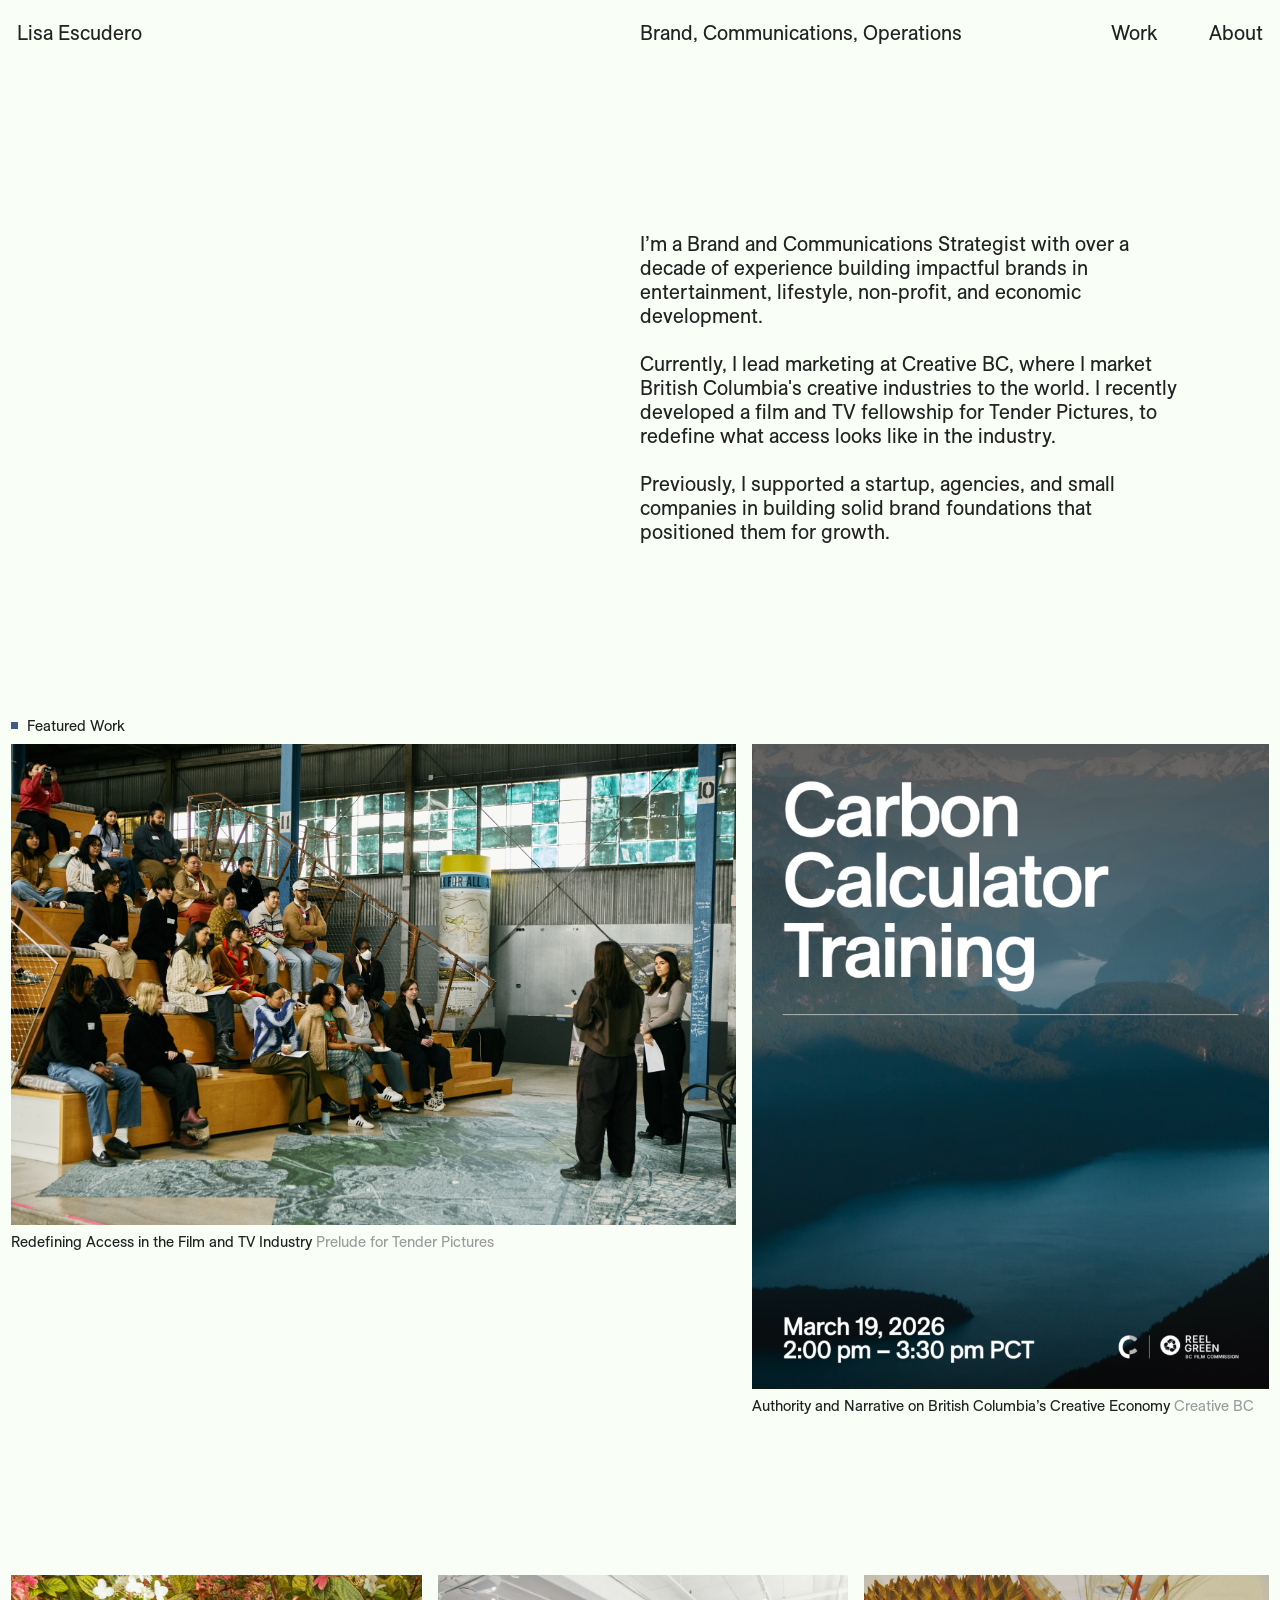
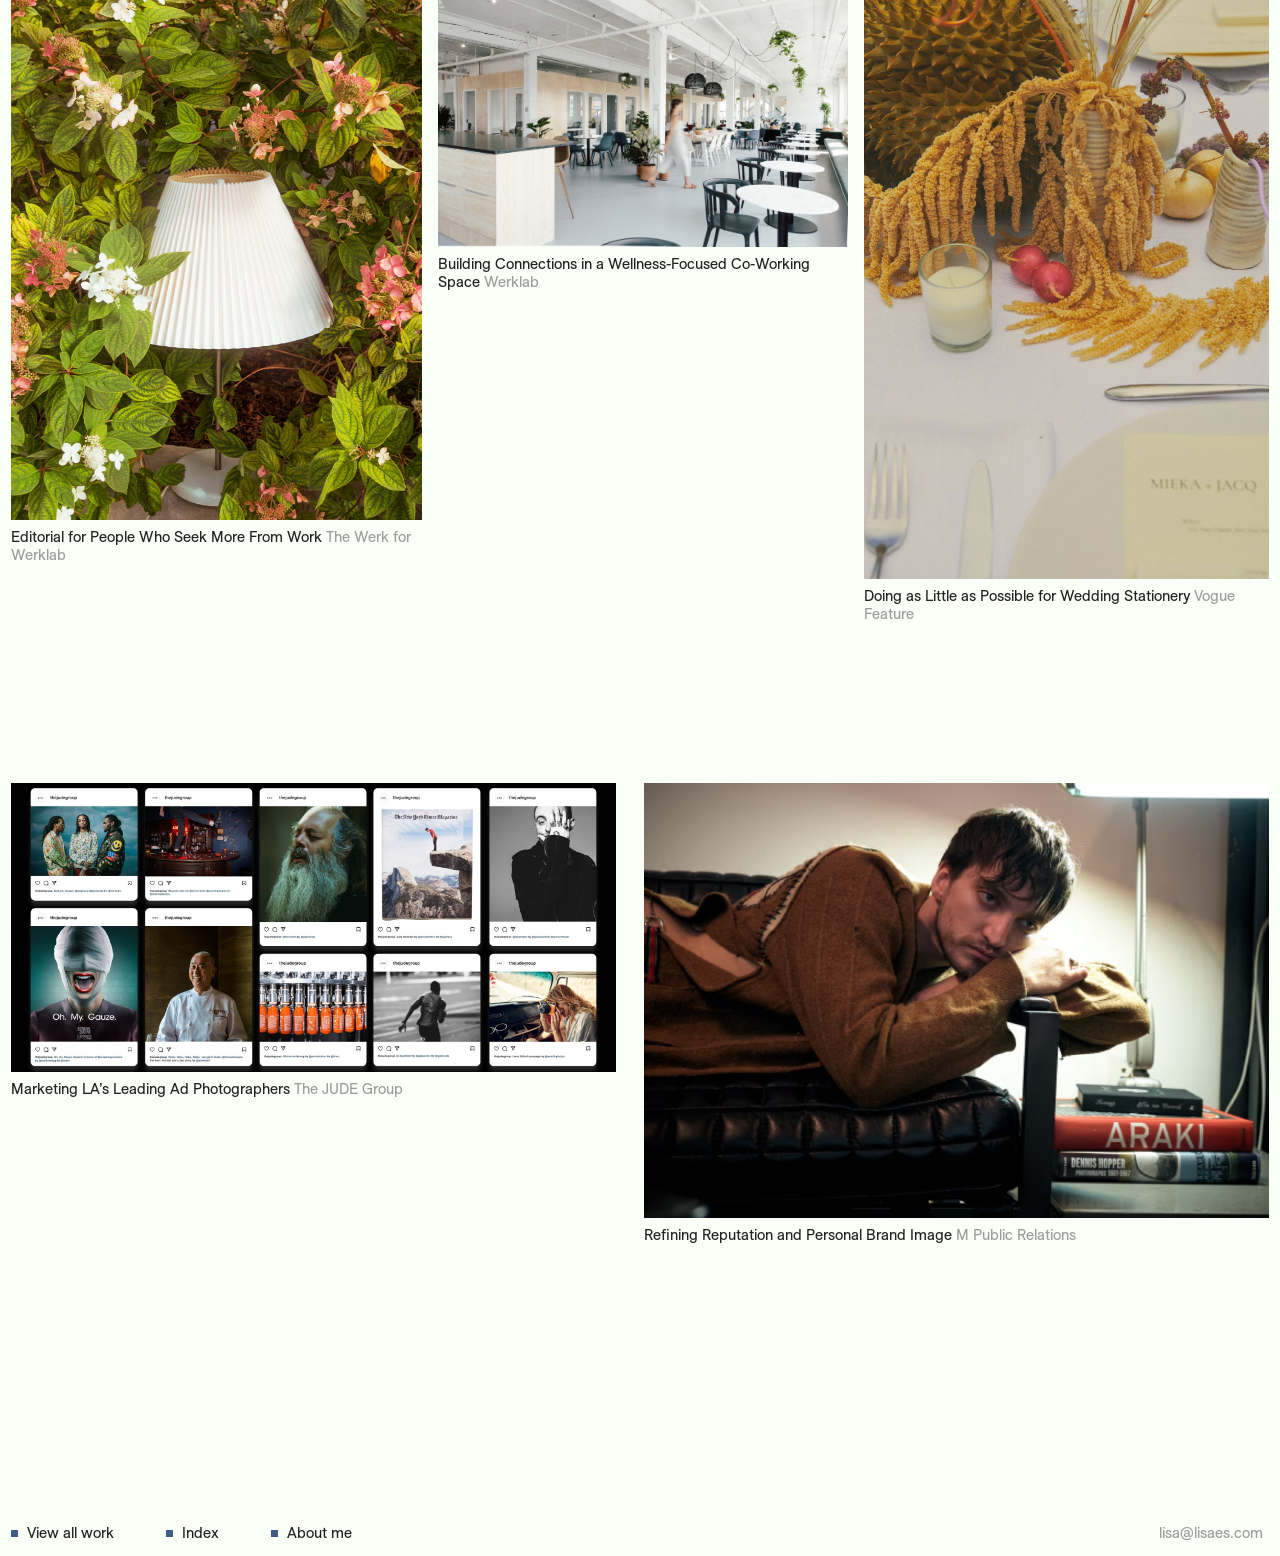
==== index.html @ eed27c18 "Publish site update" ====
<!doctype html>
<html lang="en">
<head>
  <meta charset="utf-8">
  <meta name="viewport" content="width=device-width, initial-scale=1">
  <meta name="robots" content="noindex, nofollow">
  <title>Lisa Escudero — Brand, Communications, Operations</title>
  <meta name="description" content="Lisa Escudero is a Brand and Communications Strategist with over a decade of experience building impactful brands in entertainment, lifestyle, non-profit, and economic development.">
  <link rel="stylesheet" href="css/style.css">
</head>
<body class="page-home">

  <header class="site-header">
    <a class="name" href="index.html">Lisa Escudero</a>
    <span class="tagline">Brand, Communications, Operations</span>
    <nav aria-label="Main">
      <div class="nav-work">
        <a class="nav-trigger" href="work.html" aria-haspopup="true" aria-expanded="false">Work</a>
        <ul class="dropdown">
          <li><a href="prelude.html">Prelude</a></li>
          <li><a href="creative-bc.html">Creative BC</a></li>
          <li><a href="jude-group.html">The JUDE Group</a></li>
          <li><a href="the-werk.html">The Werk</a></li>
          <li><a href="m-public-relations.html">M Public Relations</a></li>
          <li><a href="werklab.html">Werklab</a></li>
          <li><a href="vogue-wedding.html">Vogue Feature</a></li>
        </ul>
      </div>
      <a href="about.html">About</a>
    </nav>
  </header>

  <main>
    <section class="section intro">
      <div></div>
      <div class="content">
        <p>I’m a Brand and Communications Strategist with over a decade of experience building impactful brands in entertainment, lifestyle, non-profit, and economic development.</p>
        <p>Currently, I lead marketing at Creative BC, where I market British Columbia's creative industries to the world. I recently developed a film and TV fellowship for Tender Pictures, to redefine what access looks like in the industry.</p>
        <p>Previously, I supported a startup, agencies, and small companies in building solid brand foundations that positioned them for growth.</p>
      </div>
    </section>

    <section class="featured">
      <span class="label">Featured Work</span>
    </section>

    <!-- To change a card image, put the file in images/ and update its <img src="..."> -->
    <div class="work-row g1">
      <a class="card" href="prelude.html">
        <figure style="aspect-ratio: 474 / 315"><img src="images/prelude-premiere.jpg" alt="Prelude fellows seated on wooden bleachers in a warehouse during the premiere event"></figure>
        <div class="caption"><span><span class="card-title">Redefining Access in the Film and TV Industry</span> <span class="client">Prelude for Tender Pictures</span></span></div>
      </a>
      <a class="card" href="creative-bc.html">
        <figure style="aspect-ratio: 338 / 422"><img src="images/creative-bc-carbon-calculator.jpg" alt="Reel Green Carbon Calculator Training poster for Creative BC" width="1600" height="2000" loading="lazy"></figure>
        <div class="caption"><span><span class="card-title">Authority and Narrative on British Columbia’s Creative Economy</span> <span class="client">Creative BC</span></span></div>
      </a>
    </div>

    <div class="work-row g2">
      <a class="card" href="the-werk.html">
        <figure style="aspect-ratio: 266 / 353"><img src="images/the-werk-lamp.jpg" alt="A white lamp among hydrangea bushes" width="1500" height="2000" loading="lazy"></figure>
        <div class="caption"><span><span class="card-title">Editorial for People Who Seek More From Work</span> <span class="client">The Werk for Werklab</span></span></div>
      </a>
      <a class="card" href="werklab.html">
        <figure style="aspect-ratio: 266 / 176"><img src="images/werklab-coworking.jpg" alt="Bright open co-working space at Werklab" width="2000" height="1333" loading="lazy"></figure>
        <div class="caption"><span><span class="card-title">Building Connections in a Wellness-Focused Co-Working Space</span> <span class="client">Werklab</span></span></div>
      </a>
      <a class="card" href="vogue-wedding.html">
        <figure style="aspect-ratio: 262 / 391"><img src="images/vogue-place-setting.jpg" alt="Wedding place setting with minimal stationery" width="1333" height="2000" loading="lazy"></figure>
        <div class="caption"><span><span class="card-title">Doing as Little as Possible for Wedding Stationery</span> <span class="client">Vogue Feature</span></span></div>
      </a>
    </div>

    <div class="work-row g3">
      <a class="card" href="jude-group.html">
        <figure style="aspect-ratio: 393 / 188"><img src="images/jude-instagram.jpg" alt="Grid of Instagram posts for The JUDE Group" width="2000" height="1065" loading="lazy"></figure>
        <div class="caption"><span><span class="card-title">Marketing LA’s Leading Ad Photographers</span> <span class="client">The JUDE Group</span></span></div>
      </a>
      <a class="card" href="m-public-relations.html">
        <figure style="aspect-ratio: 406 / 283"><img src="images/mpr-richard-harmon.jpg" alt="Portrait of actor Richard Harmon reclining" width="2000" height="1405" loading="lazy"></figure>
        <div class="caption"><span><span class="card-title">Refining Reputation and Personal Brand Image</span> <span class="client">M Public Relations</span></span></div>
      </a>
    </div>

  </main>

  <footer class="site-footer">
    <div class="links">
      <a class="label" href="work.html">View all work</a>
      <a class="label" href="cv.html">Index</a>
      <a class="label" href="about.html">About me</a>
    </div>
    <a class="email" href="mailto:lisa@lisaes.com">lisa@lisaes.com</a>
  </footer>

  <script src="js/nav.js" defer></script>
</body>
</html>
---- css/style.css ----
/* ==========================================================
   Lisa Escudero — Portfolio
   Built from the Figma file "Projects" (Claude page).
   ========================================================== */

/* ES Allianz (files live next to this stylesheet). There is no italic file,
   so browsers slant the Regular for italic text. */
@font-face {
  font-family: "ES Allianz";
  src: url("ESAllianz-Regular.woff") format("woff");
  font-weight: 400;
  font-style: normal;
  font-display: swap;
}
@font-face {
  font-family: "ES Allianz";
  src: url("ESAllianz-Medium.woff") format("woff");
  font-weight: 500 700;
  font-style: normal;
  font-display: swap;
}

:root {
  --ink: #222;
  --bg: #f9fff6;          /* PEF / Eggshell */
  --slate: #3f5e80;       /* PEF / Slate */
  --muted: #9c9c9c;
  --rule: #d4d4d4;
  --placeholder: #d9d9d9;
  --gutter: 11px;
  --col: 50%;            /* right-hand content column starts at the centre line */
  --measure: 551px;      /* max width of body copy */
  --text: 20px;
  --small: 15px;
  --dot: #415c84;        /* overridden per page */
  --font: "ES Allianz", "Helvetica Neue", Helvetica, Arial, sans-serif;
  --tracking: -1px;
}

body.page-work   { --dot: #057f0b; }
body.page-about  { --dot: #e6d9b3; }
body.page-cv     { --dot: #7a1e1e; }

*, *::before, *::after { box-sizing: border-box; }

html { -webkit-text-size-adjust: 100%; }

body {
  margin: 0;
  background: var(--bg);
  color: var(--ink);
  font-family: var(--font);
  font-size: var(--text);
  line-height: 1.2;
  letter-spacing: 0;
  -webkit-font-smoothing: antialiased;
}

img { display: block; max-width: 100%; }

a { color: inherit; text-decoration: none; }
a:hover { text-decoration: underline; text-underline-offset: 3px; }

p { margin: 0; }
p + p { margin-top: 1.2em; }

/* ---------- Header ---------- */
.site-header {
  position: sticky;
  top: 0;
  z-index: 10;
  display: flex;
  align-items: center;
  height: 66px;
  padding: 0 17px;
  background: var(--bg);
}
.site-header .name    { flex: 0 0 var(--col); }  /* puts the tagline exactly on the centre line, matching the copy column */
.site-header .tagline { flex: 1; }
.site-header nav      { display: flex; gap: 52px; align-self: stretch; align-items: center; }
.site-header nav a[aria-current="page"] { text-decoration: underline; text-underline-offset: 3px; }

/* ---------- Work dropdown ---------- */
.nav-work { position: relative; height: 100%; display: flex; align-items: center; }
.dropdown {
  position: absolute;
  top: 100%;
  left: -19px;
  margin: 0;
  padding: 4px 4px 16px 19px;  /* left padding as in Figma; small right padding so it never runs off-screen */
  list-style: none;
  white-space: nowrap;
  background: var(--bg);
  line-height: 1.75;
  opacity: 0;
  visibility: hidden;
  transform: translateY(-4px);
  transition: opacity .18s ease, transform .18s ease, visibility 0s linear .18s;
}
.nav-work.open .dropdown {
  opacity: 1;
  visibility: visible;
  transform: none;
  transition: opacity .18s ease, transform .18s ease, visibility 0s;
}
.dropdown a { display: block; padding: 2px 0; }
.dropdown a:hover,
.dropdown a:focus-visible { color: var(--muted); text-decoration: none; }
.dropdown a[aria-current="page"] { color: var(--muted); }


/* ---------- Generic two-column section ---------- */
.section {
  display: grid;
  grid-template-columns: var(--col) 1fr;
  padding: 106px var(--gutter) 120px;
}
.section + .section { border-top: 1px solid var(--rule); }
.section .content { max-width: var(--measure); }
.section .content.wide { max-width: 800px; }

/* Small label with coloured square, e.g. "■ Featured Work" */
.label {
  display: inline-flex;
  align-items: center;
  gap: 9px;
  font-size: var(--small);
  line-height: 1.2;
}
.label::before {
  content: "";
  width: 7px;
  height: 7px;
  background: var(--dot);
  flex: none;
}
.small { font-size: var(--small); }

/* ---------- Home ---------- */
.intro { padding-top: 166px; padding-bottom: 166px; }

.featured { padding: 0 var(--gutter); }
.featured .label { margin-bottom: 9px; }
.card { display: block; }
.card:hover { text-decoration: none; }
.card:hover .card-title { text-decoration: underline; text-underline-offset: 3px; }
.card figure { margin: 0; overflow: hidden; background: var(--placeholder); }
.card img { width: 100%; height: 100%; object-fit: cover; transition: transform .6s ease; }
.card:hover img { transform: scale(1.02); }
.card .caption {
  display: flex;
  justify-content: space-between;
  gap: 16px;
  margin-top: 10px;
  font-size: var(--small);
}

/* ---------- Footer ---------- */
.site-footer {
  display: flex;
  justify-content: space-between;
  align-items: center;
  flex-wrap: wrap;
  gap: 16px;
  padding: 120px 17px 14px var(--gutter);
  font-size: var(--small);
}
.site-footer .links { display: flex; gap: 52px; }
.site-footer .email { color: var(--muted); margin-left: auto; }

/* ---------- About ---------- */
.expertise {
  display: grid;
  grid-template-columns: repeat(3, auto);
  justify-content: start;
  column-gap: 48px;
}
.expertise h3 { margin: 0 0 2px; font-size: 13px; font-weight: 400; }
.expertise ul, .plain-list { list-style: none; margin: 0; padding: 0; }

/* ---------- Index / CV ---------- */
.cv-list { list-style: none; margin: 0; padding: 0; }
.cv-list li { line-height: 2; font-size: 18px; }

/* ---------- Project (case study) ---------- */
.project-head { padding-top: 166px; padding-bottom: 166px; }
.project-head h1 {
  margin: 14px 0 22px;
  max-width: 630px;
  font-size: 36px;
  font-weight: 400;
  line-height: 1.2;
}
.gallery {
  display: grid;
  grid-template-columns: 365fr 628fr 686fr;
  gap: 12px;
  align-items: start;
  padding: 0 var(--gutter);
}
.gallery figure { margin: 0; }
.gallery figcaption { margin-top: 10px; font-size: var(--small); }
.gallery .tall img { aspect-ratio: 365 / 547; object-fit: cover; width: 100%; }
.gallery .wide img { aspect-ratio: 628 / 419; object-fit: cover; width: 100%; }
.gallery .wider img { aspect-ratio: 686 / 457; object-fit: cover; width: 100%; }

.project-body {
  display: grid;
  /* "My Role" starts ~13% in; "Impact" lines up with the centre column */
  grid-template-columns: 13.4% calc(var(--col) - 13.4%) 1fr;
  padding: 230px var(--gutter) 120px;
}
.project-body > * { max-width: var(--measure); }
.project-body > :nth-child(1) { grid-column: 2; padding-right: 32px; }
.project-body > :nth-child(2) { grid-column: 3; }
.project-body h2 { margin: 0 0 2px; font-size: var(--small); font-weight: 400; }

.bullets { margin: 0; padding-left: 30px; line-height: 2; }

/* ---------- Work grid ---------- */
.work-head { padding-top: 70px; padding-bottom: 80px; display: block; }
.work-head h1 { margin: 14px 0 0; font-size: 36px; font-weight: 400; }
.work-row {
  display: grid;
  gap: 12px;
  align-items: start;
  padding: 0 var(--gutter) 160px;
}
/* Proportions taken from the live Webflow layout */
.work-row.g1 { grid-template-columns: 474fr 338fr; gap: 16px; }
.work-row.g2 { grid-template-columns: 266fr 266fr 262fr; gap: 16px; }
.work-row.g3 { grid-template-columns: 393fr 406fr; gap: 28px; }
.card .client { color: var(--muted); }
.page-home .featured .label { margin-bottom: 0; }
.page-home .featured { padding-bottom: 9px; }
.work-row .card .caption { margin-top: 8px; }
.ph { background: var(--placeholder); }

/* ---------- Responsive ---------- */
@media (max-width: 1100px) {
  .site-header nav { gap: 32px; }
  .project-body { grid-template-columns: var(--col) 1fr; }
  .project-body > :nth-child(1) { grid-column: 1; padding-right: 32px; }
  .project-body > :nth-child(2) { grid-column: 2; }
}

@media (max-width: 760px) {
  :root { --text: 18px; --gutter: 16px; }
  .site-header { padding: 0 var(--gutter); justify-content: space-between; }
  .site-header .name { flex: none; }
  .site-header .tagline { display: none; }
  .site-header nav { gap: 24px; }
  /* On phones, hang the menu from the right edge of the nav so it never runs off-screen */
  .site-header nav { position: relative; }
  .nav-work { position: static; }
  .dropdown { left: auto; right: -16px; padding: 4px 16px 16px 24px; text-align: right; }

  .section { grid-template-columns: 1fr; row-gap: 24px; padding: 56px var(--gutter) 64px; }
  .intro, .project-head { padding-top: 56px; padding-bottom: 72px; }
  .project-head h1 { font-size: 28px; }

  .gallery,
  .work-row.g1, .work-row.g2, .work-row.g3 { grid-template-columns: 1fr; row-gap: 32px; }
  .work-row { padding-bottom: 32px; }
  .work-row:empty { display: none; }

  .project-body { grid-template-columns: 1fr; row-gap: 48px; padding-top: 80px; }
  .project-body > :nth-child(n) { grid-column: 1; }

  .expertise { grid-template-columns: 1fr; row-gap: 24px; }

  .site-footer { padding-top: 72px; }
  .site-footer .links { gap: 24px; }
  .site-footer .email { margin-left: 0; width: 100%; }
}

/* ---------- Added for live-site copy ---------- */
.labels { display: flex; flex-direction: column; gap: 14px; align-items: flex-start; }
.muted { color: var(--muted); }
.cv-list a, .plain-list a { text-decoration: none; }
.cv-list a:hover, .plain-list a:hover { text-decoration: underline; }
.more { margin-top: 1.2em; }

.project-body h2,
.read-more h2 { margin: 0 0 4px; font-size: var(--small); font-weight: 400; color: var(--muted); }
.project-body .stack > section + section { margin-top: 72px; }
.read-more { margin-top: 2.4em; font-size: var(--small); }
.read-more p + p { margin-top: 6px; }

.gallery.g-1 { grid-template-columns: minmax(0, 66%); }
.gallery.g-2 { grid-template-columns: 1fr 1.3fr; }
.gallery.g-3 { grid-template-columns: repeat(3, 1fr); }
.gallery .ph { width: 100%; }

@media (max-width: 760px) {
  .gallery.g-1, .gallery.g-2, .gallery.g-3 { grid-template-columns: 1fr; }
}

/* ---------- Real images ---------- */
.gallery img, .press-shot img { width: 100%; height: auto; }
.gallery + .gallery { margin-top: 12px; }
.press-shot { margin: 12px 0 0; }

/* Form controls don't inherit letter spacing by default */
input, button { letter-spacing: inherit; }

/* Headings keep the tighter -1px tracking; body text is 0 */
h1, .work-head h1, .project-head h1 { letter-spacing: var(--tracking); }
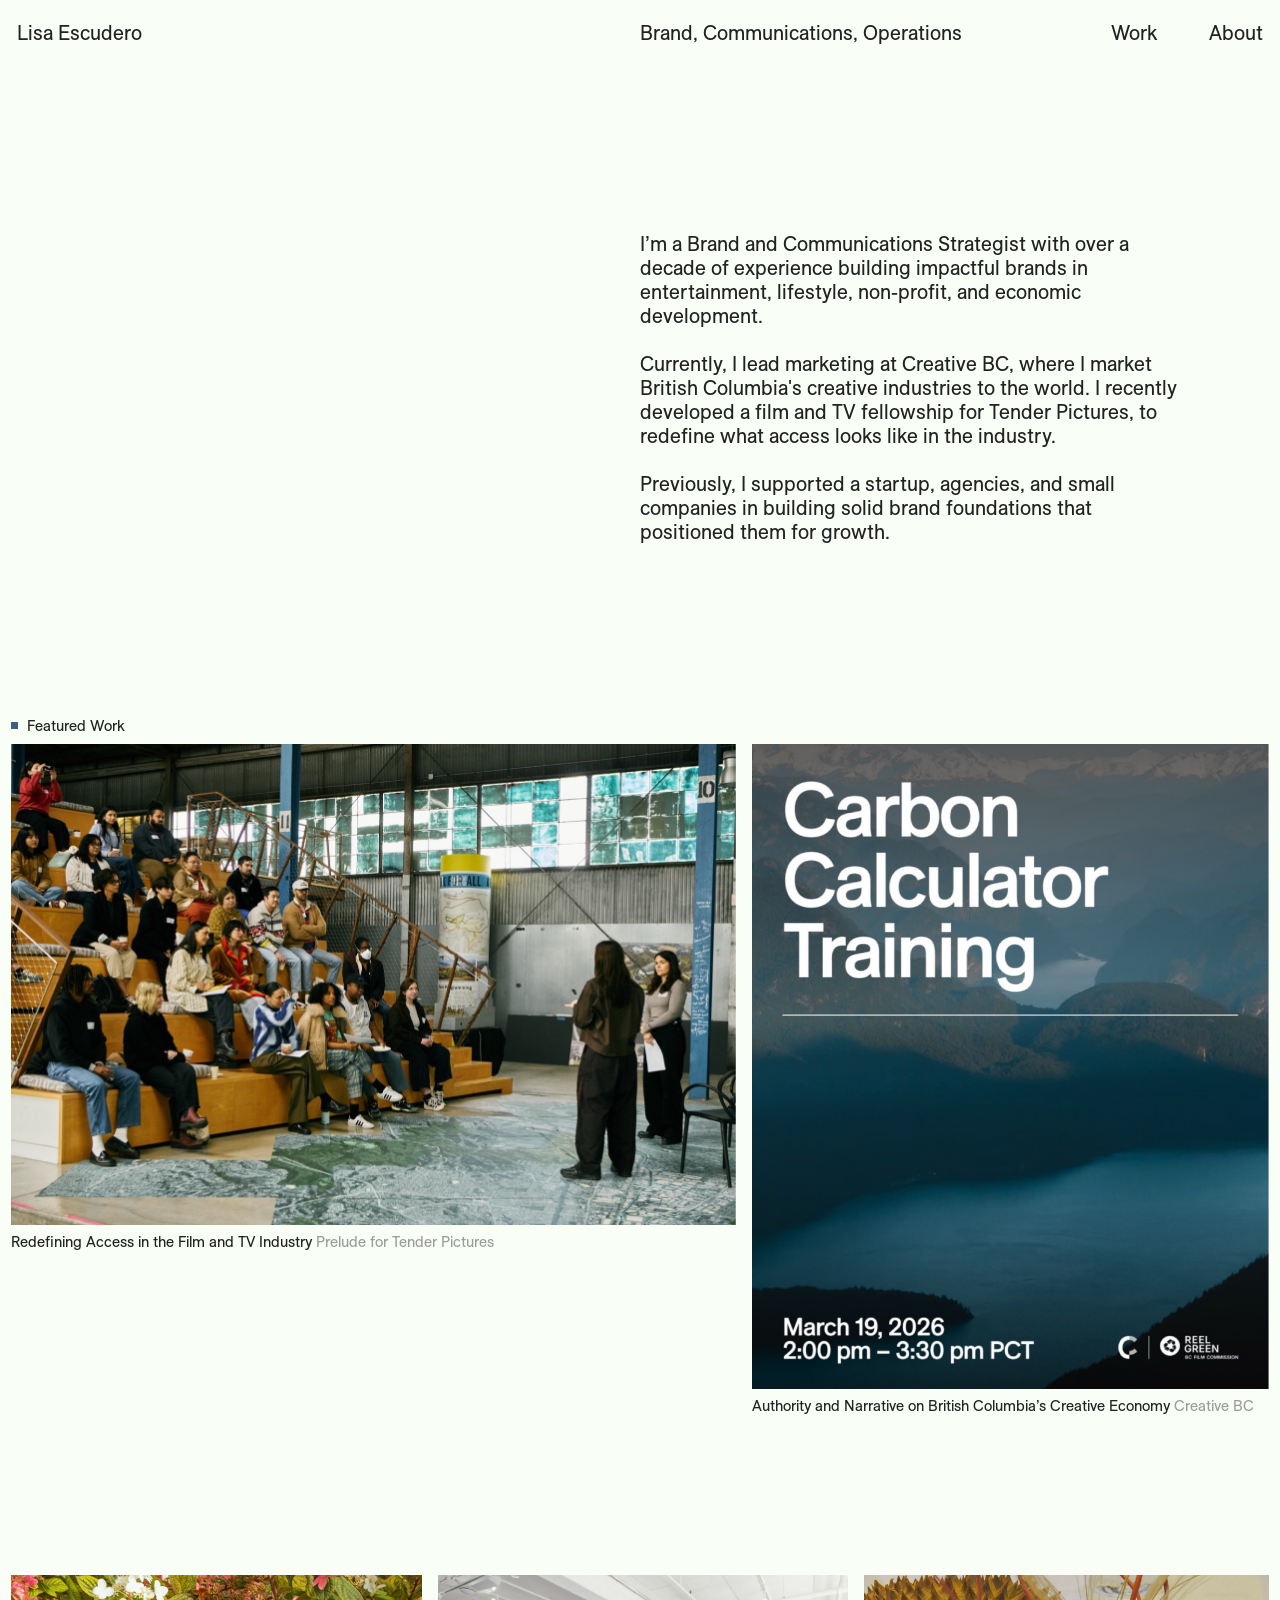
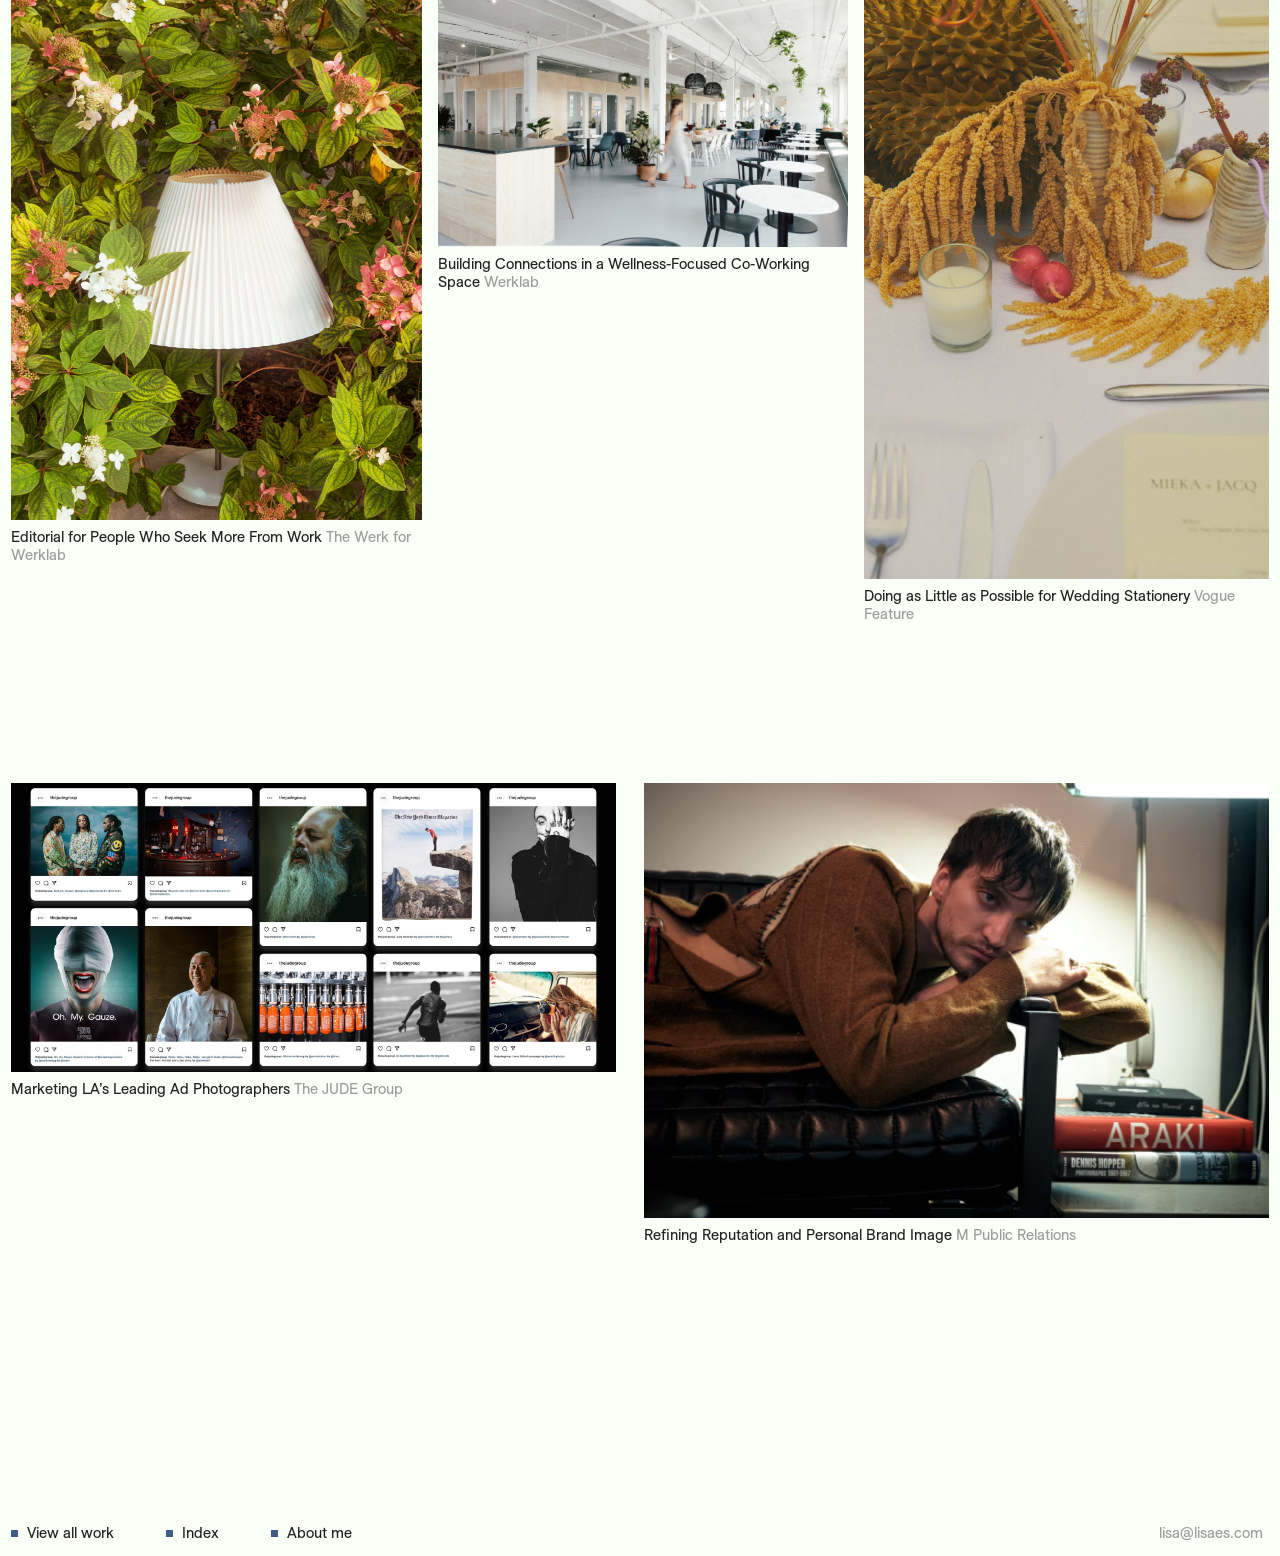
==== commit 2b8097d7: "Publish site update" ====
--- a/index.html
+++ b/index.html
@@ -5,13 +5,15 @@
   <meta name="viewport" content="width=device-width, initial-scale=1">
   <meta name="robots" content="noindex, nofollow">
   <title>Lisa Escudero — Brand, Communications, Operations</title>
+  <link rel="icon" type="image/png" href="/images/favicon.png">
+  <link rel="apple-touch-icon" href="/images/apple-touch-icon.png">
   <meta name="description" content="Lisa Escudero is a Brand and Communications Strategist with over a decade of experience building impactful brands in entertainment, lifestyle, non-profit, and economic development.">
   <link rel="stylesheet" href="css/style.css">
 </head>
 <body class="page-home">
 
   <header class="site-header">
-    <a class="name" href="index.html">Lisa Escudero</a>
+    <a class="name" href="/">Lisa Escudero</a>
     <span class="tagline">Brand, Communications, Operations</span>
     <nav aria-label="Main">
       <div class="nav-work">
@@ -47,11 +49,11 @@
     <!-- To change a card image, put the file in images/ and update its <img src="..."> -->
     <div class="work-row g1">
       <a class="card" href="prelude.html">
-        <figure style="aspect-ratio: 474 / 315"><img src="images/prelude-premiere.jpg" alt="Prelude fellows seated on wooden bleachers in a warehouse during the premiere event"></figure>
+        <figure style="aspect-ratio: 474 / 315"><img src="images/prelude-premiere-amy-poehler.jpg" alt="Prelude fellows seated on wooden bleachers in a warehouse during the premiere event"></figure>
         <div class="caption"><span><span class="card-title">Redefining Access in the Film and TV Industry</span> <span class="client">Prelude for Tender Pictures</span></span></div>
       </a>
       <a class="card" href="creative-bc.html">
-        <figure style="aspect-ratio: 338 / 422"><img src="images/creative-bc-carbon-calculator.jpg" alt="Reel Green Carbon Calculator Training poster for Creative BC" width="1600" height="2000" loading="lazy"></figure>
+        <figure style="aspect-ratio: 338 / 422"><img src="images/cbc-carbon-calculator.jpg" alt="Reel Green Carbon Calculator Training poster for Creative BC" loading="lazy"></figure>
         <div class="caption"><span><span class="card-title">Authority and Narrative on British Columbia’s Creative Economy</span> <span class="client">Creative BC</span></span></div>
       </a>
     </div>
--- a/css/style.css
+++ b/css/style.css
@@ -3,8 +3,7 @@
    Built from the Figma file "Projects" (Claude page).
    ========================================================== */
 
-/* ES Allianz (files live next to this stylesheet). There is no italic file,
-   so browsers slant the Regular for italic text. */
+/* ES Allianz: Regular, Medium and Italic (files live next to this stylesheet). */
 @font-face {
   font-family: "ES Allianz";
   src: url("ESAllianz-Regular.woff") format("woff");
@@ -17,6 +16,14 @@
   src: url("ESAllianz-Medium.woff") format("woff");
   font-weight: 500 700;
   font-style: normal;
+  font-display: swap;
+}
+
+@font-face {
+  font-family: "ES Allianz";
+  src: url("ESAllianz-Italic.ttf") format("truetype");
+  font-weight: 400;
+  font-style: italic;
   font-display: swap;
 }
 
@@ -34,7 +41,7 @@
   --small: 15px;
   --dot: #415c84;        /* overridden per page */
   --font: "ES Allianz", "Helvetica Neue", Helvetica, Arial, sans-serif;
-  --tracking: -1px;
+  --tracking: 0;
 }
 
 body.page-work   { --dot: #057f0b; }
@@ -306,3 +313,68 @@
 
 /* Headings keep the tighter -1px tracking; body text is 0 */
 h1, .work-head h1, .project-head h1 { letter-spacing: var(--tracking); }
+
+/* ---------- Prelude page (Figma frame "Frame 2", node 2766:3297) ---------- */
+.project-head .client { color: #999; }
+.page-case .project-head { padding-top: 114px; padding-bottom: 115px; }
+.page-case .project-head h1 { margin-top: 0; }
+.page-case .project-body { padding-top: 120px; padding-bottom: 118px; }
+
+/* photo rows: images bottom-aligned on one row, captions on the row below */
+.pg { display: grid; align-items: end; row-gap: 14px; }
+.pg figure { margin: 0; }
+.pg img { display: block; width: 100%; height: auto; cursor: default; }
+.pg-cap { margin: 0; align-self: start; font-size: var(--small); line-height: 1.2; }
+.pg-3 { grid-template-columns: 309fr 581fr 284fr; column-gap: 28px; padding: 0 30px 0 21px; }
+.pg-2 { grid-template-columns: 591fr 602fr; column-gap: 24px; padding: 0 31px 0 32px; }
+.pg-last { grid-template-columns: 598fr 597fr; column-gap: 16px; padding: 0 37px 0 32px; }
+
+.highlights { padding: 106px var(--gutter) 78px calc(347 / 1280 * 100%); }
+.highlights h2 { margin: 0 0 12px; font-size: var(--small); font-weight: 400; color: #999; }
+.highlights .bullets { margin: 0; padding-left: 16px; max-width: 600px; line-height: 1.15; }
+.highlights .bullets li { margin-bottom: 22px; }
+.highlights .bullets li:last-child { margin-bottom: 0; }
+
+@media (max-width: 760px) {
+  .page-case .project-head { padding-top: 56px; padding-bottom: 56px; }
+  .page-case .project-body { padding-top: 64px; padding-bottom: 64px; }
+  .pg, .pg-3, .pg-2, .pg-last { grid-template-columns: 1fr; padding: 0 var(--gutter); row-gap: 8px; }
+  /* keep each caption directly under its own photo on phones */
+  .pg figure:nth-of-type(1) { order: 1; } .pg .pg-cap:nth-of-type(1) { order: 2; margin-bottom: 24px; }
+  .pg figure:nth-of-type(2) { order: 3; } .pg .pg-cap:nth-of-type(2) { order: 4; margin-bottom: 24px; }
+  .pg figure:nth-of-type(3) { order: 5; } .pg .pg-cap:nth-of-type(3) { order: 6; }
+  .highlights { padding: 56px var(--gutter) 48px; }
+}
+.page-case .project-head > div:first-child { padding-left: 10px; }
+.page-case .project-head h1 { max-width: 562px; }
+.page-case .project-head .content { max-width: 491px; }
+.page-case .project-body .stack { max-width: 495px; }
+@media (max-width: 760px) { .page-case .project-head > div:first-child { padding-left: 0; } }
+
+/* ---------- Case-study photo rows (layout values come from Figma, see tools/case_studies.py) ---------- */
+.prow { display: grid; }
+.prow figure { margin: 0; }
+.prow img { display: block; width: 100%; height: auto; }
+.prow figcaption { margin-top: 9px; font-size: var(--small); line-height: 1.2; }
+.prow-centre-cap figcaption { text-align: center; }
+.prow-centre-cap { margin-bottom: 40px; }
+.page-case .project-body + .project-body { padding-top: 0; }
+@media (max-width: 760px) {
+  .prow { grid-template-columns: 1fr !important; padding-left: var(--gutter) !important; padding-right: var(--gutter) !important; row-gap: 24px; }
+}
+/* Work page first row (Figma "comms.lisaes.com/work"): large Prelude card + Creative BC */
+.work-row.w1 { grid-template-columns: 828fr 380fr; gap: 25px; padding-left: calc(19 / 1280 * 100%); padding-right: calc(28 / 1280 * 100%); align-items: end; }
+@media (max-width: 760px) { .work-row.w1 { grid-template-columns: 1fr; padding-left: var(--gutter); padding-right: var(--gutter); } }
+.page-worklist .work-row { align-items: end; }
+
+/* About + Index (Figma "comms.lisaes.com/about", "/index"): larger labels, no divider lines */
+.page-about .label, .page-cv .label { font-size: 20px; }
+.page-about .section, .page-cv .section { border-top: 0; padding-top: 100px; padding-bottom: 100px; }
+.page-about main > .section:first-child, .page-cv main > .section:first-child { padding-top: 100px; }
+
+/* 404 page (Figma "comms.lisaes.com/404") */
+.notfound { padding: 108px 17px 0; min-height: calc(100vh - 66px - 160px); }
+.notfound .nf-code { margin: 0; font-size: 24px; color: #a7a7a7; }
+.notfound h1 { margin: 217px 0 0; font-size: 44px; font-weight: 400; line-height: 1; }
+.notfound .nf-home { margin-top: 24px; font-size: var(--small); color: var(--muted); }
+@media (max-width: 760px) { .notfound h1 { margin-top: 96px; font-size: 32px; } }
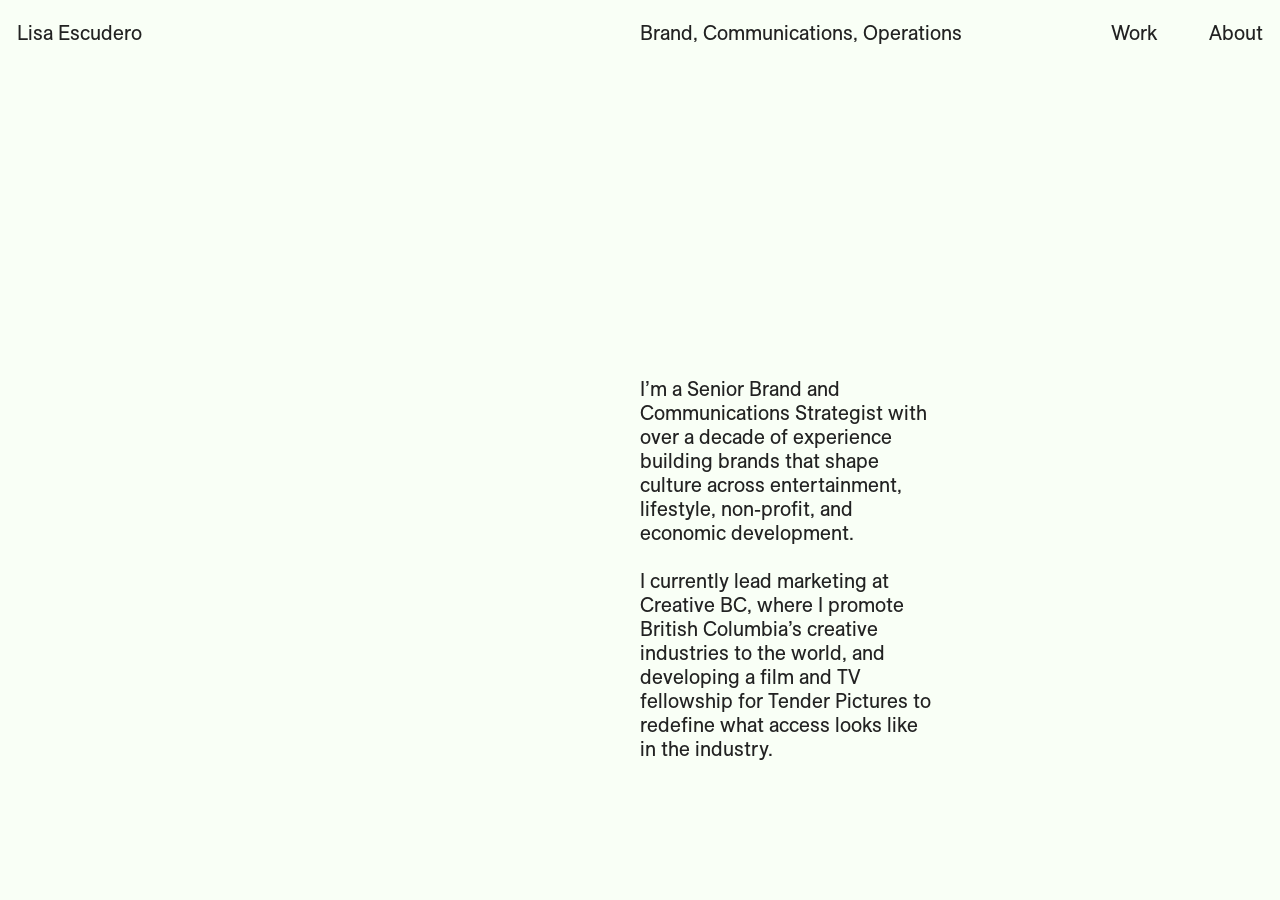
==== commit 7d0294e7: "Publish site update" ====
--- a/index.html
+++ b/index.html
@@ -7,7 +7,7 @@
   <title>Lisa Escudero — Brand, Communications, Operations</title>
   <link rel="icon" type="image/png" href="/images/favicon.png">
   <link rel="apple-touch-icon" href="/images/apple-touch-icon.png">
-  <meta name="description" content="Lisa Escudero is a Brand and Communications Strategist with over a decade of experience building impactful brands in entertainment, lifestyle, non-profit, and economic development.">
+  <meta name="description" content="Lisa Escudero is a Brand and Communications Strategist with over a decade of experience building brands that shape culture across entertainment, lifestyle, non-profit, and economic development.">
   <link rel="stylesheet" href="css/style.css">
 </head>
 <body class="page-home">
@@ -17,83 +17,27 @@
     <span class="tagline">Brand, Communications, Operations</span>
     <nav aria-label="Main">
       <div class="nav-work">
-        <a class="nav-trigger" href="work.html" aria-haspopup="true" aria-expanded="false">Work</a>
+        <a class="nav-trigger" href="/work" aria-haspopup="true" aria-expanded="false">Work</a>
         <ul class="dropdown">
-          <li><a href="prelude.html">Prelude</a></li>
-          <li><a href="creative-bc.html">Creative BC</a></li>
-          <li><a href="jude-group.html">The JUDE Group</a></li>
-          <li><a href="the-werk.html">The Werk</a></li>
-          <li><a href="m-public-relations.html">M Public Relations</a></li>
-          <li><a href="werklab.html">Werklab</a></li>
-          <li><a href="vogue-wedding.html">Vogue Feature</a></li>
+          <li><a href="/prelude">Prelude</a></li>
+          <li><a href="/creative-bc">Creative BC</a></li>
+          <li><a href="/jude-group">The JUDE Group</a></li>
+          <li><a href="/the-werk">The Werk</a></li>
+          <li><a href="/m-public-relations">M Public Relations</a></li>
+          <li><a href="/werklab">Werklab</a></li>
         </ul>
       </div>
-      <a href="about.html">About</a>
+      <a href="/about">About</a>
     </nav>
   </header>
 
-  <main>
-    <section class="section intro">
-      <div></div>
-      <div class="content">
-        <p>I’m a Brand and Communications Strategist with over a decade of experience building impactful brands in entertainment, lifestyle, non-profit, and economic development.</p>
-        <p>Currently, I lead marketing at Creative BC, where I market British Columbia's creative industries to the world. I recently developed a film and TV fellowship for Tender Pictures, to redefine what access looks like in the industry.</p>
-        <p>Previously, I supported a startup, agencies, and small companies in building solid brand foundations that positioned them for growth.</p>
-      </div>
-    </section>
-
-    <section class="featured">
-      <span class="label">Featured Work</span>
-    </section>
-
-    <!-- To change a card image, put the file in images/ and update its <img src="..."> -->
-    <div class="work-row g1">
-      <a class="card" href="prelude.html">
-        <figure style="aspect-ratio: 474 / 315"><img src="images/prelude-premiere-amy-poehler.jpg" alt="Prelude fellows seated on wooden bleachers in a warehouse during the premiere event"></figure>
-        <div class="caption"><span><span class="card-title">Redefining Access in the Film and TV Industry</span> <span class="client">Prelude for Tender Pictures</span></span></div>
-      </a>
-      <a class="card" href="creative-bc.html">
-        <figure style="aspect-ratio: 338 / 422"><img src="images/cbc-carbon-calculator.jpg" alt="Reel Green Carbon Calculator Training poster for Creative BC" loading="lazy"></figure>
-        <div class="caption"><span><span class="card-title">Authority and Narrative on British Columbia’s Creative Economy</span> <span class="client">Creative BC</span></span></div>
-      </a>
+  <main class="home-intro">
+    <div class="content">
+      <p>I’m a Senior Brand and Communications Strategist with over a decade of experience building brands that shape culture across entertainment, lifestyle, non-profit, and economic development.</p>
+      <p>I currently lead marketing at Creative BC, where I promote British Columbia’s creative industries to the world, and developing a film and TV fellowship for Tender Pictures to redefine what access looks like in the industry.</p>
     </div>
-
-    <div class="work-row g2">
-      <a class="card" href="the-werk.html">
-        <figure style="aspect-ratio: 266 / 353"><img src="images/the-werk-lamp.jpg" alt="A white lamp among hydrangea bushes" width="1500" height="2000" loading="lazy"></figure>
-        <div class="caption"><span><span class="card-title">Editorial for People Who Seek More From Work</span> <span class="client">The Werk for Werklab</span></span></div>
-      </a>
-      <a class="card" href="werklab.html">
-        <figure style="aspect-ratio: 266 / 176"><img src="images/werklab-coworking.jpg" alt="Bright open co-working space at Werklab" width="2000" height="1333" loading="lazy"></figure>
-        <div class="caption"><span><span class="card-title">Building Connections in a Wellness-Focused Co-Working Space</span> <span class="client">Werklab</span></span></div>
-      </a>
-      <a class="card" href="vogue-wedding.html">
-        <figure style="aspect-ratio: 262 / 391"><img src="images/vogue-place-setting.jpg" alt="Wedding place setting with minimal stationery" width="1333" height="2000" loading="lazy"></figure>
-        <div class="caption"><span><span class="card-title">Doing as Little as Possible for Wedding Stationery</span> <span class="client">Vogue Feature</span></span></div>
-      </a>
-    </div>
-
-    <div class="work-row g3">
-      <a class="card" href="jude-group.html">
-        <figure style="aspect-ratio: 393 / 188"><img src="images/jude-instagram.jpg" alt="Grid of Instagram posts for The JUDE Group" width="2000" height="1065" loading="lazy"></figure>
-        <div class="caption"><span><span class="card-title">Marketing LA’s Leading Ad Photographers</span> <span class="client">The JUDE Group</span></span></div>
-      </a>
-      <a class="card" href="m-public-relations.html">
-        <figure style="aspect-ratio: 406 / 283"><img src="images/mpr-richard-harmon.jpg" alt="Portrait of actor Richard Harmon reclining" width="2000" height="1405" loading="lazy"></figure>
-        <div class="caption"><span><span class="card-title">Refining Reputation and Personal Brand Image</span> <span class="client">M Public Relations</span></span></div>
-      </a>
-    </div>
-
   </main>
 
-  <footer class="site-footer">
-    <div class="links">
-      <a class="label" href="work.html">View all work</a>
-      <a class="label" href="cv.html">Index</a>
-      <a class="label" href="about.html">About me</a>
-    </div>
-    <a class="email" href="mailto:lisa@lisaes.com">lisa@lisaes.com</a>
-  </footer>
 
   <script src="js/nav.js" defer></script>
 </body>
--- a/css/style.css
+++ b/css/style.css
@@ -378,3 +378,8 @@
 .notfound h1 { margin: 217px 0 0; font-size: 44px; font-weight: 400; line-height: 1; }
 .notfound .nf-home { margin-top: 24px; font-size: var(--small); color: var(--muted); }
 @media (max-width: 760px) { .notfound h1 { margin-top: 96px; font-size: 32px; } }
+
+/* Home (Figma "comms.lisaes.com/home", 1280 × 736): intro only, narrow column on the centre line */
+.home-intro { padding: 311px 0 23px 50%; }
+.home-intro .content { max-width: 295px; }
+@media (max-width: 760px) { .home-intro { padding: 96px var(--gutter) 64px; } .home-intro .content { max-width: none; } }
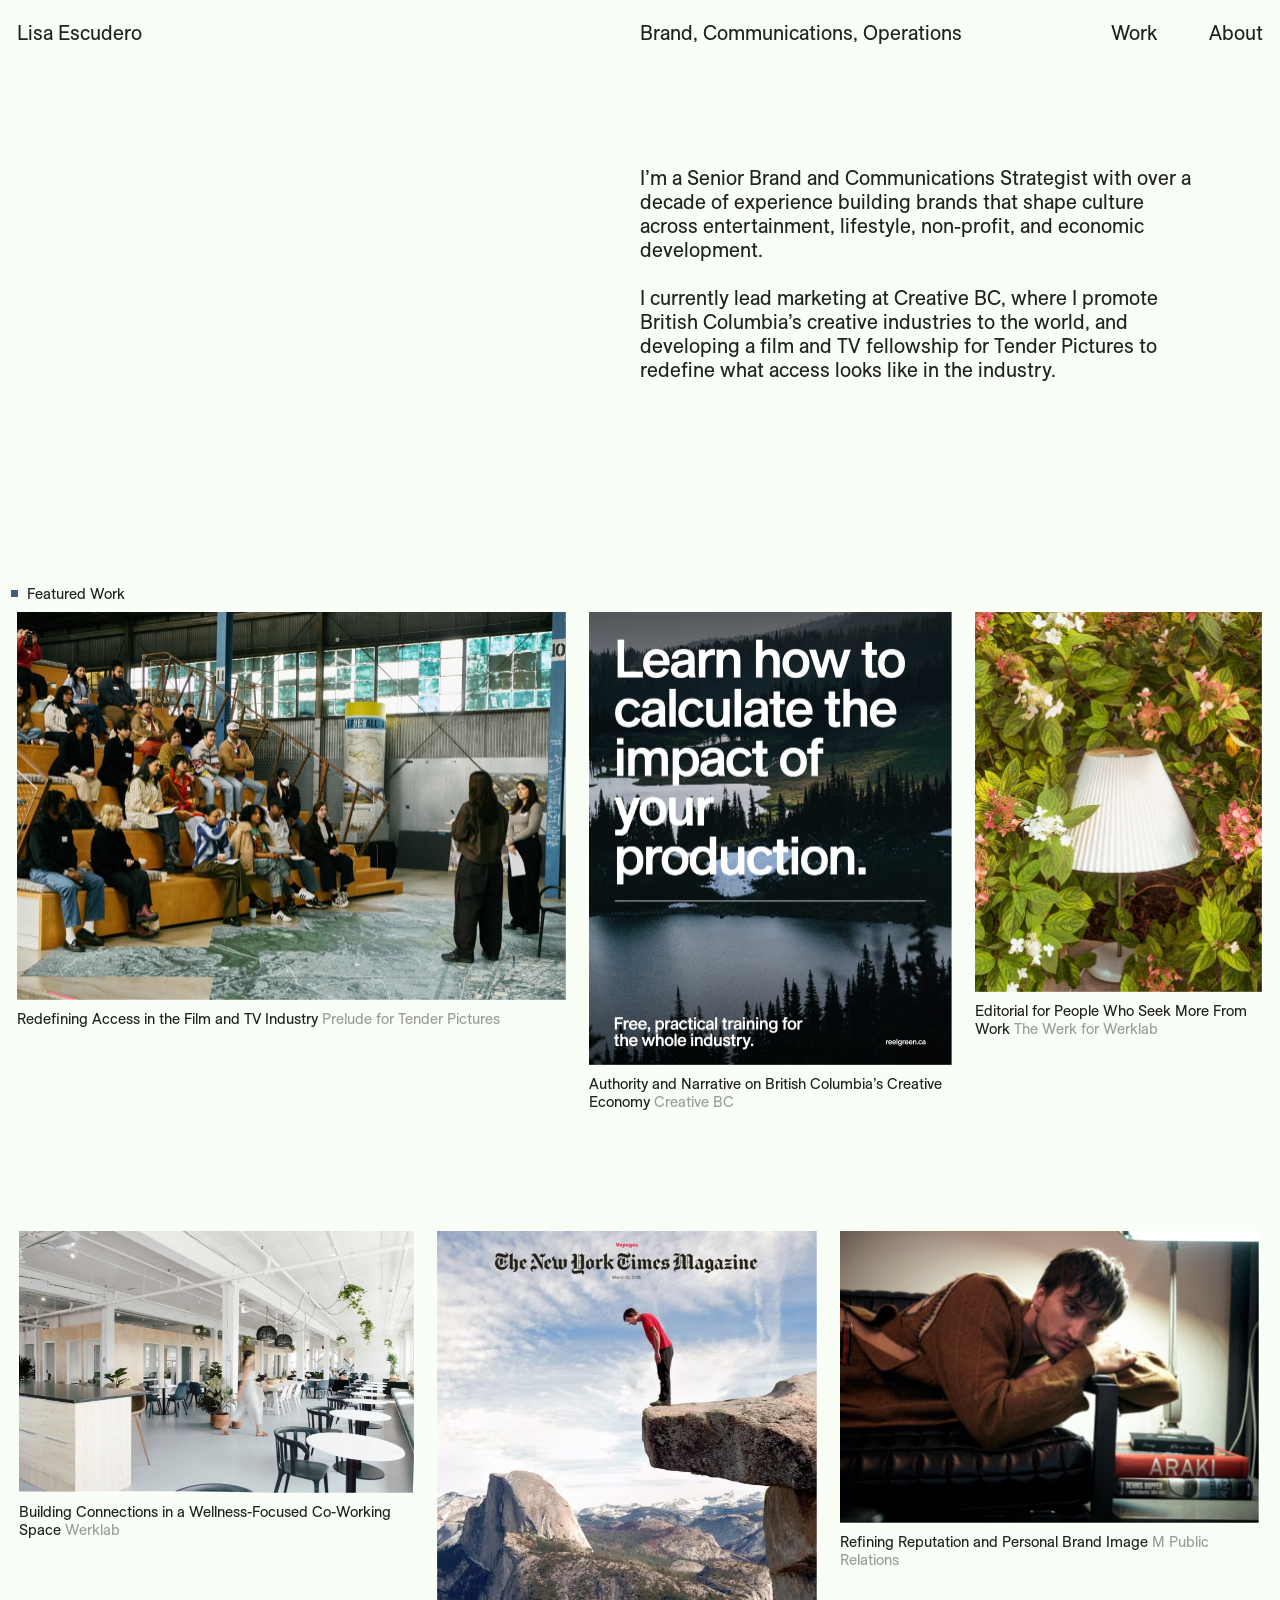
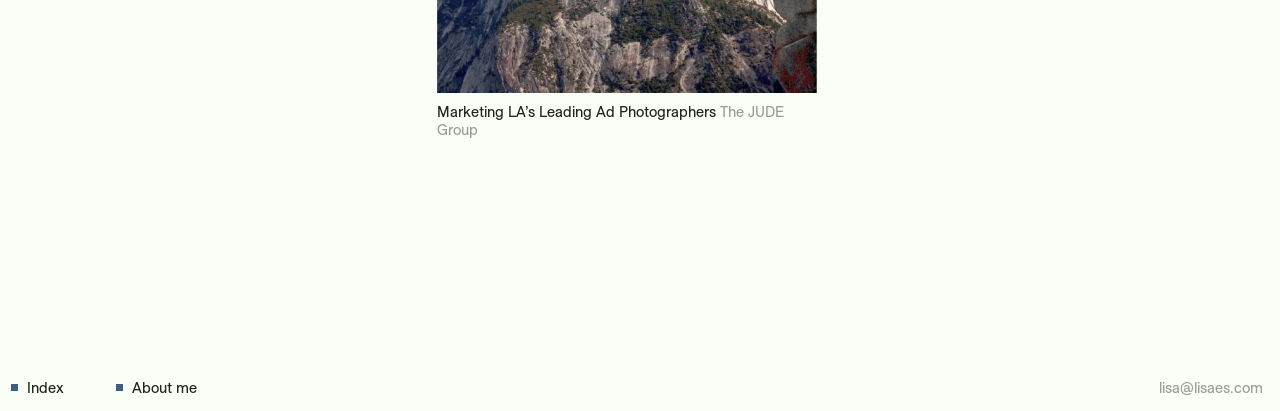
==== commit a3153085: "Publish site update" ====
--- a/index.html
+++ b/index.html
@@ -17,7 +17,7 @@
     <span class="tagline">Brand, Communications, Operations</span>
     <nav aria-label="Main">
       <div class="nav-work">
-        <a class="nav-trigger" href="/work" aria-haspopup="true" aria-expanded="false">Work</a>
+        <a class="nav-trigger" href="/" aria-haspopup="true" aria-expanded="false">Work</a>
         <ul class="dropdown">
           <li><a href="/prelude">Prelude</a></li>
           <li><a href="/creative-bc">Creative BC</a></li>
@@ -31,12 +31,34 @@
     </nav>
   </header>
 
-  <main class="home-intro">
-    <div class="content">
-      <p>I’m a Senior Brand and Communications Strategist with over a decade of experience building brands that shape culture across entertainment, lifestyle, non-profit, and economic development.</p>
-      <p>I currently lead marketing at Creative BC, where I promote British Columbia’s creative industries to the world, and developing a film and TV fellowship for Tender Pictures to redefine what access looks like in the industry.</p>
+  <main>
+    <section class="section intro">
+      <div></div>
+      <div class="content">
+        <p>I’m a Senior Brand and Communications Strategist with over a decade of experience building brands that shape culture across entertainment, lifestyle, non-profit, and economic development.</p>
+        <p>I currently lead marketing at Creative BC, where I promote British Columbia’s creative industries to the world, and developing a film and TV fellowship for Tender Pictures to redefine what access looks like in the industry.</p>
+      </div>
+    </section>
+    <section class="featured"><span class="label">Featured Work</span></section>
+    <div class="prow home-row" style="grid-template-columns:549fr 363fr 287fr;column-gap:23px;padding-left:calc(17 / 1280 * 100%);padding-right:calc(18 / 1280 * 100%);align-items:start">
+      <a class="card" href="/prelude"><figure><img src="images/card-prelude.jpg" alt="Redefining Access in the Film and TV Industry"></figure><div class="caption"><span><span class="card-title">Redefining Access in the Film and TV Industry</span> <span class="client">Prelude for Tender Pictures</span></span></div></a>
+      <a class="card" href="/creative-bc"><figure><img src="images/card-creative-bc.jpg" alt="Authority and Narrative on British Columbia’s Creative Economy"></figure><div class="caption"><span><span class="card-title">Authority and Narrative on British Columbia’s Creative Economy</span> <span class="client">Creative BC</span></span></div></a>
+      <a class="card" href="/the-werk"><figure><img src="images/card-the-werk.jpg" alt="Editorial for People Who Seek More From Work"></figure><div class="caption"><span><span class="card-title">Editorial for People Who Seek More From Work</span> <span class="client">The Werk for Werklab</span></span></div></a>
+    </div>
+    <div class="prow home-row" style="grid-template-columns:395fr 380fr 419fr;column-gap:23px;padding-left:calc(19 / 1280 * 100%);padding-right:calc(21 / 1280 * 100%);align-items:start">
+      <a class="card" href="/werklab"><figure><img src="images/card-werklab.jpg" alt="Building Connections in a Wellness-Focused Co-Working Space"></figure><div class="caption"><span><span class="card-title">Building Connections in a Wellness-Focused Co-Working Space</span> <span class="client">Werklab</span></span></div></a>
+      <a class="card" href="/jude-group"><figure><img src="images/card-jude-group.jpg" alt="Marketing LA’s Leading Ad Photographers"></figure><div class="caption"><span><span class="card-title">Marketing LA’s Leading Ad Photographers</span> <span class="client">The JUDE Group</span></span></div></a>
+      <a class="card" href="/m-public-relations"><figure><img src="images/card-m-public-relations.jpg" alt="Refining Reputation and Personal Brand Image"></figure><div class="caption"><span><span class="card-title">Refining Reputation and Personal Brand Image</span> <span class="client">M Public Relations</span></span></div></a>
     </div>
   </main>
+
+  <footer class="site-footer">
+    <div class="links">
+      <a class="label" href="/cv">Index</a>
+      <a class="label" href="/about">About me</a>
+    </div>
+    <a class="email" href="mailto:lisa@lisaes.com">lisa@lisaes.com</a>
+  </footer>
 
 
   <script src="js/nav.js" defer></script>
--- a/css/style.css
+++ b/css/style.css
@@ -383,3 +383,9 @@
 .home-intro { padding: 311px 0 23px 50%; }
 .home-intro .content { max-width: 295px; }
 @media (max-width: 760px) { .home-intro { padding: 96px var(--gutter) 64px; } .home-intro .content { max-width: none; } }
+.home-row { margin-bottom: 120px; }
+.home-row .card img { width: 100%; height: auto; }
+.page-home .intro { padding-top: 100px; padding-bottom: 196px; }
+.home-row { margin-bottom: 120px; }
+.home-row .card img { width: 100%; height: auto; }
+.page-home .intro { padding-top: 100px; padding-bottom: 196px; }
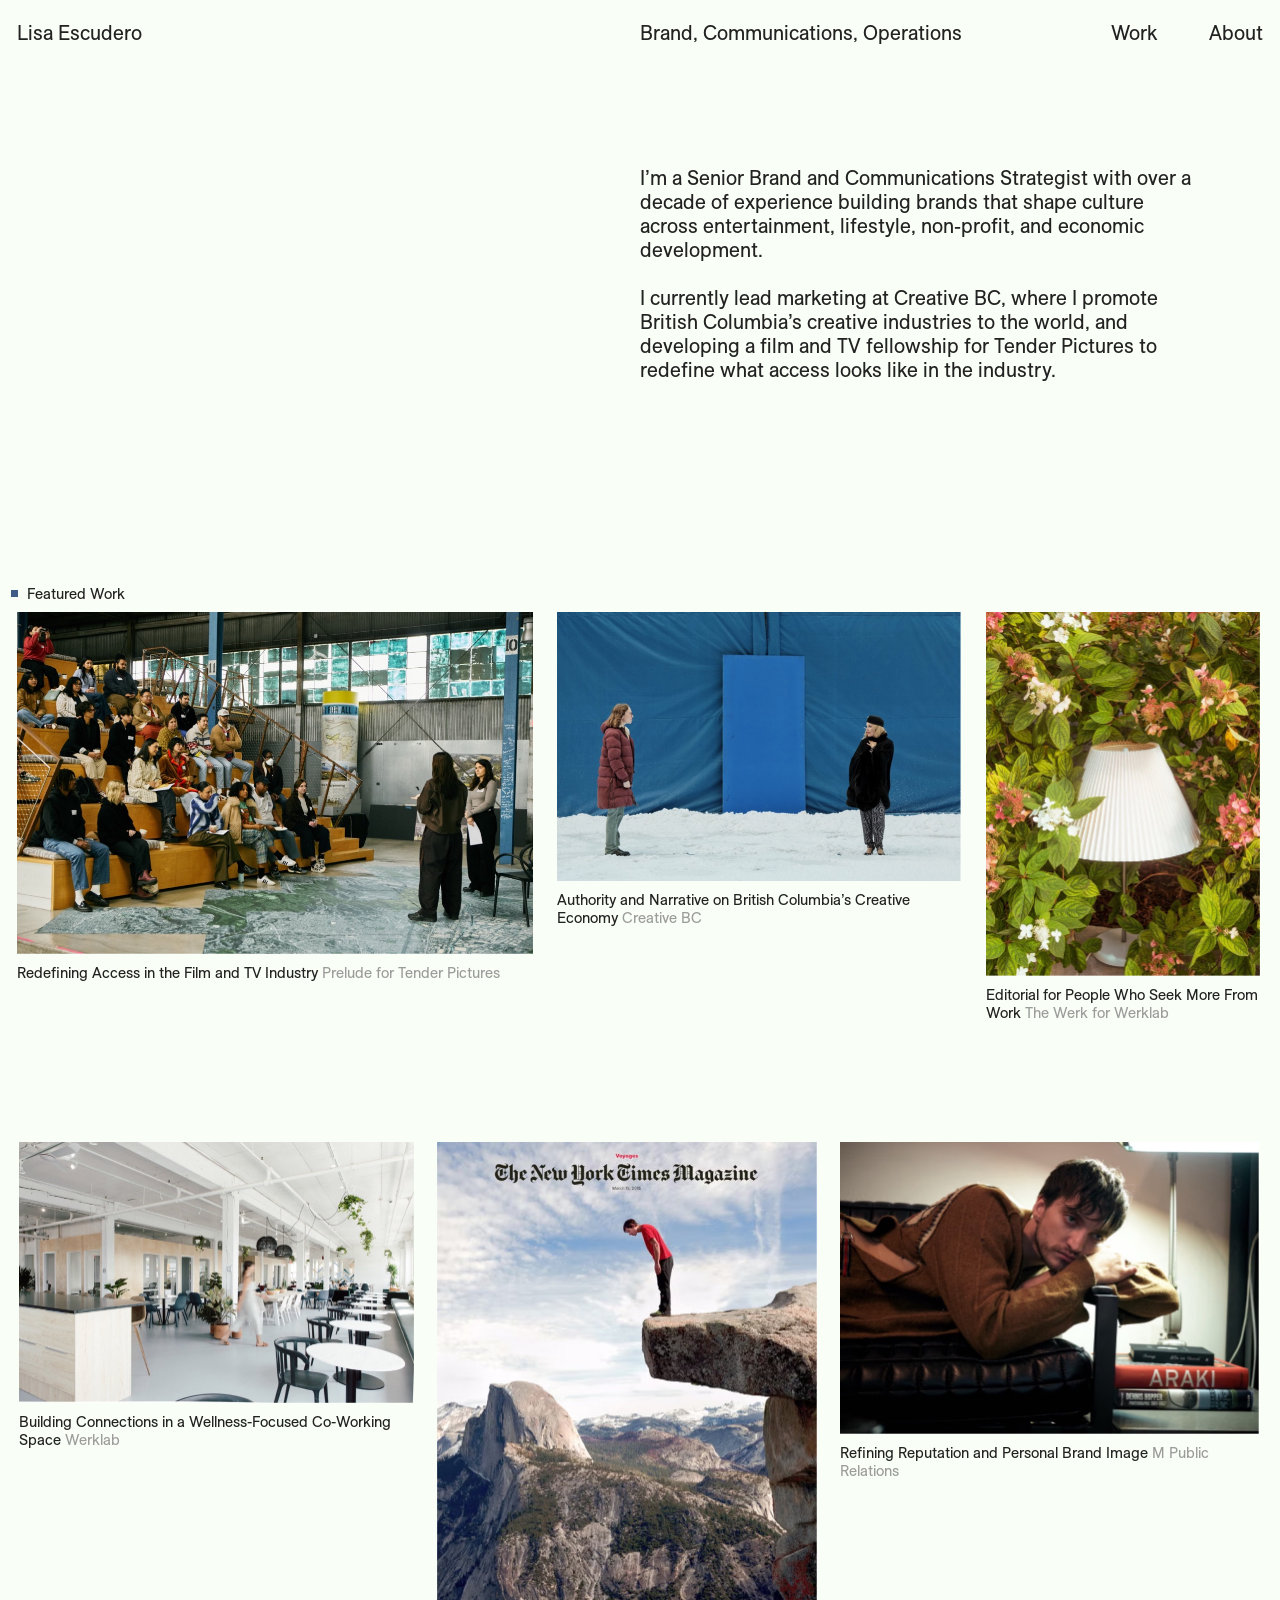
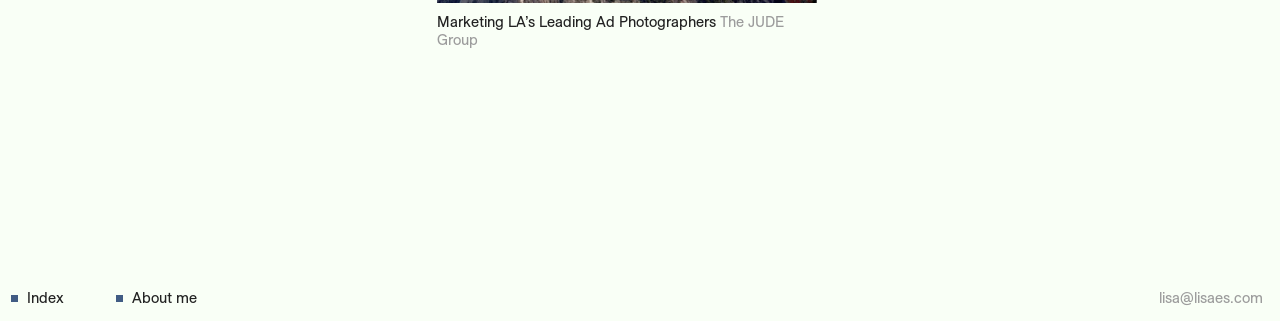
==== commit 5a63ad82: "Publish site update" ====
--- a/index.html
+++ b/index.html
@@ -40,7 +40,7 @@
       </div>
     </section>
     <section class="featured"><span class="label">Featured Work</span></section>
-    <div class="prow home-row" style="grid-template-columns:549fr 363fr 287fr;column-gap:23px;padding-left:calc(17 / 1280 * 100%);padding-right:calc(18 / 1280 * 100%);align-items:start">
+    <div class="prow home-row" style="grid-template-columns:515fr 404fr 274fr;column-gap:calc(25 / 1280 * 100%);padding-left:calc(17 / 1280 * 100%);padding-right:calc(20 / 1280 * 100%);align-items:start">
       <a class="card" href="/prelude"><figure><img src="images/card-prelude.jpg" alt="Redefining Access in the Film and TV Industry"></figure><div class="caption"><span><span class="card-title">Redefining Access in the Film and TV Industry</span> <span class="client">Prelude for Tender Pictures</span></span></div></a>
       <a class="card" href="/creative-bc"><figure><img src="images/card-creative-bc.jpg" alt="Authority and Narrative on British Columbia’s Creative Economy"></figure><div class="caption"><span><span class="card-title">Authority and Narrative on British Columbia’s Creative Economy</span> <span class="client">Creative BC</span></span></div></a>
       <a class="card" href="/the-werk"><figure><img src="images/card-the-werk.jpg" alt="Editorial for People Who Seek More From Work"></figure><div class="caption"><span><span class="card-title">Editorial for People Who Seek More From Work</span> <span class="client">The Werk for Werklab</span></span></div></a>
